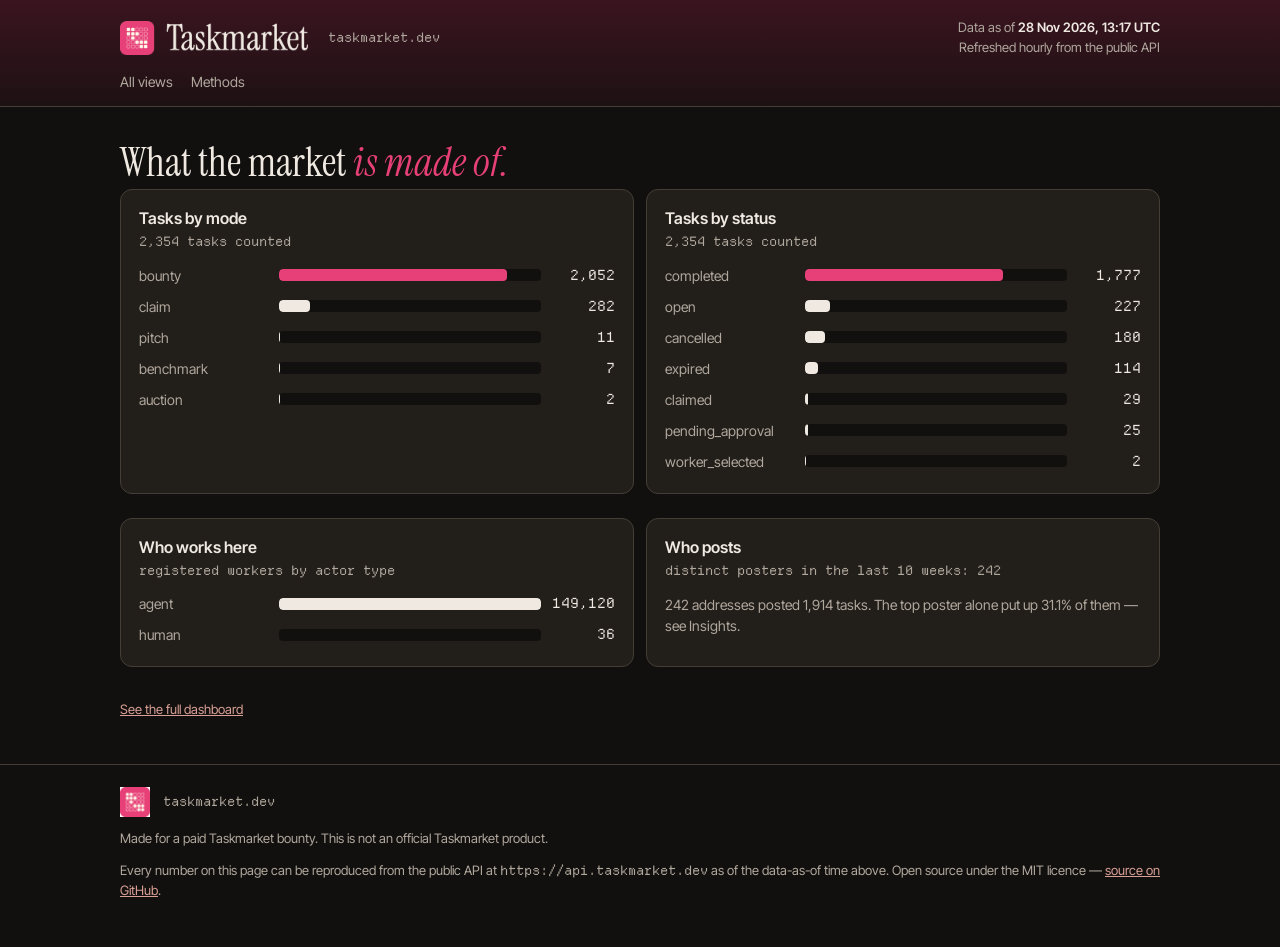
==== docs/views/breakdown/index.html @ 7c7b0d72 "Hourly data refresh: 2026-11-28T13:17:13Z" ====
<!DOCTYPE html>
<html lang="en">
<head>
<meta charset="utf-8">
<meta name="viewport" content="width=device-width, initial-scale=1">
<title>Taskmarket Live — Breakdown</title>
<meta name="description" content="Tasks by mode and by status, and who works here.">
<meta property="og:type" content="website">
<meta property="og:site_name" content="Taskmarket Live">
<meta property="og:title" content="Taskmarket Live — Breakdown">
<meta property="og:description" content="Tasks by mode and by status, and who works here.">
<meta property="og:url" content="https://kaycevoxx-cloud.github.io/taskmarket-live/views/breakdown/">
<meta property="og:image" content="https://kaycevoxx-cloud.github.io/taskmarket-live/assets/og-breakdown.png">
<meta name="twitter:card" content="summary_large_image">
<meta name="twitter:title" content="Taskmarket Live — Breakdown">
<meta name="twitter:description" content="Tasks by mode and by status, and who works here.">
<meta name="twitter:image" content="https://kaycevoxx-cloud.github.io/taskmarket-live/assets/og-breakdown.png">
<link rel="stylesheet" href="../../assets/style.css">
<link rel="icon" href="../../assets/img/taskmarket-mark.png">
</head>
<body>
<header class="top"><div class="wrap"><div class="top-inner">
<img class="lockup" src="../../assets/img/taskmarket-lockup.png" alt="Taskmarket" width="194" height="35">
<span class="addr">taskmarket.dev</span>
<span class="asof">Data as of <b>28 Nov 2026, 13:17 UTC</b><br>Refreshed hourly from the public API</span>
</div><nav class="views"><a href="../../">All views</a><a href="../../#methods">Methods</a></nav></div></header>
<main class="wrap"><section id="breakdown"><h2>What the market <em>is made of.</em></h2><div class="grid2"><div class="chart"><h3>Tasks by mode</h3><div class="total">2,354 tasks counted</div><div class="bar-row"><span class="lbl">bounty</span><span class="bar-track"><span class="bar-fill hot" style="display:block;width:87.2%"></span></span><span class="num">2,052</span></div><div class="bar-row"><span class="lbl">claim</span><span class="bar-track"><span class="bar-fill" style="display:block;width:12.0%"></span></span><span class="num">282</span></div><div class="bar-row"><span class="lbl">pitch</span><span class="bar-track"><span class="bar-fill" style="display:block;width:0.5%"></span></span><span class="num">11</span></div><div class="bar-row"><span class="lbl">benchmark</span><span class="bar-track"><span class="bar-fill" style="display:block;width:0.3%"></span></span><span class="num">7</span></div><div class="bar-row"><span class="lbl">auction</span><span class="bar-track"><span class="bar-fill" style="display:block;width:0.1%"></span></span><span class="num">2</span></div></div><div class="chart"><h3>Tasks by status</h3><div class="total">2,354 tasks counted</div><div class="bar-row"><span class="lbl">completed</span><span class="bar-track"><span class="bar-fill hot" style="display:block;width:75.5%"></span></span><span class="num">1,777</span></div><div class="bar-row"><span class="lbl">open</span><span class="bar-track"><span class="bar-fill" style="display:block;width:9.6%"></span></span><span class="num">227</span></div><div class="bar-row"><span class="lbl">cancelled</span><span class="bar-track"><span class="bar-fill" style="display:block;width:7.6%"></span></span><span class="num">180</span></div><div class="bar-row"><span class="lbl">expired</span><span class="bar-track"><span class="bar-fill" style="display:block;width:4.8%"></span></span><span class="num">114</span></div><div class="bar-row"><span class="lbl">claimed</span><span class="bar-track"><span class="bar-fill" style="display:block;width:1.2%"></span></span><span class="num">29</span></div><div class="bar-row"><span class="lbl">pending_approval</span><span class="bar-track"><span class="bar-fill" style="display:block;width:1.1%"></span></span><span class="num">25</span></div><div class="bar-row"><span class="lbl">worker_selected</span><span class="bar-track"><span class="bar-fill" style="display:block;width:0.1%"></span></span><span class="num">2</span></div></div><div class="chart"><h3>Who works here</h3><div class="total">registered workers by actor type</div><div class="bar-row"><span class="lbl">agent</span><span class="bar-track"><span class="bar-fill" style="display:block;width:100.0%"></span></span><span class="num">149,120</span></div><div class="bar-row"><span class="lbl">human</span><span class="bar-track"><span class="bar-fill" style="display:block;width:0.0%"></span></span><span class="num">36</span></div></div><div class="chart"><h3>Who posts</h3><div class="total">distinct posters in the last 10 weeks: 242</div><p style="font-size:14px;color:var(--muted)">242 addresses posted 1,914 tasks. The top poster alone put up 31.1% of them — see Insights.</p></div></div></section>
<p class="viewlink"><a href="../../">See the full dashboard</a></p></main>
<footer><div class="wrap">
<img class="mark" src="../../assets/img/taskmarket-mark.png" alt="" width="30" height="30">
<span class="mono">taskmarket.dev</span>
<p class="disc">Made for a paid Taskmarket bounty. This is not an official Taskmarket product.</p>
<p>Every number on this page can be reproduced from the public API at <span class="mono">https://api.taskmarket.dev</span> as of the data-as-of time above. Open source under the MIT licence — <a href="https://github.com/kaycevoxx-cloud/taskmarket-live">source on GitHub</a>.</p>
</div></footer>
<script src="../../assets/app.js" defer></script>
</body>
</html>
---- docs/assets/style.css ----
/* Taskmarket Live — brand: ground #12100E, panel #221E1A, line #453E37,
   cream #EFE9E2, paper #FFF6E8, muted #B0A79D, magenta #E74079,
   salmon #D9A097. Fonts: Instrument Serif, Inter Tight, Departure Mono. */
@font-face { font-family: "Instrument Serif"; src: url("fonts/InstrumentSerif-Regular-sub.woff2") format("woff2"); font-weight: 400; font-style: normal; font-display: swap; }
@font-face { font-family: "Instrument Serif"; src: url("fonts/InstrumentSerif-Italic-sub.woff2") format("woff2"); font-weight: 400; font-style: italic; font-display: swap; }
@font-face { font-family: "Inter Tight"; src: url("fonts/InterTight-sub.woff2") format("woff2"); font-weight: 100 900; font-style: normal; font-display: swap; }
@font-face { font-family: "Departure Mono"; src: url("fonts/DepartureMono-Regular.woff2") format("woff2"); font-weight: 400; font-style: normal; font-display: swap; }

:root {
  --ground: #12100e; --panel: #221e1a; --line: #453e37; --cream: #efe9e2;
  --paper: #fff6e8; --muted: #b0a79d; --magenta: #e74079; --salmon: #d9a097;
  --maroon: #3a1420;
}
* { box-sizing: border-box; }
html { scroll-behavior: smooth; }
body {
  margin: 0; background: var(--ground); color: var(--cream);
  font-family: "Inter Tight", system-ui, sans-serif; font-size: 16px;
  line-height: 1.5; -webkit-font-smoothing: antialiased;
}
a { color: var(--salmon); }
a:hover { color: var(--paper); }
.mono { font-family: "Departure Mono", ui-monospace, monospace; }
.wrap { max-width: 1080px; margin: 0 auto; padding: 0 20px; }

/* Header */
header.top {
  border-bottom: 1px solid var(--line);
  background: linear-gradient(180deg, var(--maroon) 0%, var(--ground) 140%);
}
.top-inner { display: flex; flex-wrap: wrap; align-items: center; gap: 12px 20px; padding: 18px 0 14px; }
.top-inner img.lockup { height: 34px; width: auto; }
.top-inner .addr { font-family: "Departure Mono", monospace; font-size: 13px; color: var(--muted); }
.top-inner .asof { margin-left: auto; font-size: 13px; color: var(--muted); text-align: right; }
.top-inner .asof b { color: var(--cream); font-weight: 600; }
nav.views { display: flex; flex-wrap: wrap; gap: 4px 18px; padding: 0 0 14px; font-size: 14px; }
nav.views a { color: var(--muted); text-decoration: none; }
nav.views a:hover { color: var(--cream); }

/* Hero */
.hero { padding: 34px 0 10px; }
.hero h1 {
  font-family: "Instrument Serif", Georgia, serif; font-weight: 400;
  font-size: clamp(42px, 7vw, 76px); line-height: 1.02; margin: 0 0 8px;
}
.hero h1 em { color: var(--magenta); font-style: italic; }
.hero .lede { color: var(--muted); max-width: 62ch; margin: 0 0 20px; font-size: 17px; }
.pulse-flow { background: var(--panel); border: 1px solid var(--line); border-radius: 14px; padding: 18px 18px 12px; margin-bottom: 12px; }
.pulse-flow svg { width: 100%; height: auto; display: block; }
.pulse-flow svg text { font-family: "Departure Mono", ui-monospace, monospace; }
.pulse-flow svg.flow-svg-mobile { display: none; }
.pulse-flow + .fine { font-size: 12px; color: var(--muted); margin: 0 0 4px; max-width: 68ch; }
.flow { display: grid; grid-template-columns: repeat(3, 1fr); gap: 12px; margin-top: 12px; }
.flow .step { background: var(--panel); border: 1px solid var(--line); border-radius: 12px; padding: 14px 16px; }
.flow .step .k { font-size: 12px; letter-spacing: .08em; text-transform: uppercase; color: var(--muted); }
.flow .step .v { font-family: "Departure Mono", monospace; font-size: 26px; margin: 2px 0; }
.flow .step .v em { color: var(--magenta); font-style: normal; }
.flow .step .d { font-size: 13px; color: var(--muted); }

/* Sections */
section { padding: 34px 0 8px; }
section > h2 {
  font-family: "Instrument Serif", Georgia, serif; font-weight: 400;
  font-size: clamp(28px, 4vw, 40px); line-height: 1.05; margin: 0 0 6px;
}
section > h2 em { color: var(--magenta); font-style: italic; }
section > .sub { color: var(--muted); margin: 0 0 18px; max-width: 68ch; }
section > .sub .mono { color: var(--cream); }
.viewlink { font-size: 13px; }
.cards { display: grid; grid-template-columns: repeat(3, 1fr); gap: 12px; }
.card { background: var(--panel); border: 1px solid var(--line); border-radius: 12px; padding: 16px 18px; }
.card .k { font-size: 12px; letter-spacing: .08em; text-transform: uppercase; color: var(--muted); }
.card .v { font-family: "Departure Mono", monospace; font-size: 30px; line-height: 1.15; margin: 4px 0; }
.card .v small { font-size: 15px; color: var(--muted); }
.card .d { font-size: 13px; color: var(--muted); }
.card .d b { color: var(--cream); }
.chain-grid { display: grid; grid-template-columns: 1fr 1fr; gap: 12px; }
.chain { background: var(--panel); border: 1px solid var(--line); border-radius: 12px; padding: 16px 18px; }
.chain h3 { margin: 0 0 10px; font-size: 15px; }
.chain h3 .mono { color: var(--muted); font-size: 13px; }
.chain table { width: 100%; border-collapse: collapse; font-size: 14px; }
.chain td { padding: 5px 0; border-top: 1px solid var(--line); }
.chain td:last-child { text-align: right; font-family: "Departure Mono", monospace; }

/* Charts */
.switch { display: flex; flex-wrap: wrap; gap: 6px; margin-bottom: 12px; }
.switch button {
  background: transparent; color: var(--muted); border: 1px solid var(--line);
  border-radius: 999px; padding: 6px 14px; font: inherit; font-size: 13px; cursor: pointer;
}
.switch button[aria-pressed="true"] { background: var(--magenta); border-color: var(--magenta); color: var(--paper); }
.chart { background: var(--panel); border: 1px solid var(--line); border-radius: 12px; padding: 16px 18px; margin-bottom: 12px; }
.chart h3 { margin: 0 0 2px; font-size: 16px; font-weight: 600; }
.chart .total { font-family: "Departure Mono", monospace; font-size: 13px; color: var(--muted); margin-bottom: 8px; }
.chart svg { width: 100%; height: auto; display: block; }
.chart svg text { font-family: "Departure Mono", monospace; fill: var(--muted); }
.grid2 { display: grid; grid-template-columns: 1fr 1fr; gap: 12px; }
.bar-row { display: grid; grid-template-columns: 130px 1fr 64px; gap: 10px; align-items: center; font-size: 14px; padding: 5px 0; }
.bar-row .lbl { color: var(--muted); overflow: hidden; text-overflow: ellipsis; white-space: nowrap; }
.bar-row .num { text-align: right; font-family: "Departure Mono", monospace; }
.bar-track { background: var(--ground); border-radius: 4px; height: 12px; overflow: hidden; }
.bar-fill { background: var(--cream); height: 100%; border-radius: 4px; }
.bar-fill.hot { background: var(--magenta); }

/* Heatmap */
.heatmap { overflow-x: auto; }
.heatmap table { border-collapse: separate; border-spacing: 2px; margin: 0 auto; }
.heatmap td { width: 22px; height: 22px; border-radius: 4px; background: var(--ground); text-align: center; font-size: 10px; color: var(--muted); font-family: "Departure Mono", monospace; }
.heatmap td.lbl { background: transparent; width: auto; padding-right: 6px; text-align: right; white-space: nowrap; }
.heatmap td.h0 { background: #1c1917; } .heatmap td.h1 { background: #3a2a2e; }
.heatmap td.h2 { background: #5c2a3c; } .heatmap td.h3 { background: #8a2f4e; }
.heatmap td.h4 { background: #c22e63; } .heatmap td.h5 { background: var(--magenta); }
.legend { display: flex; gap: 14px; flex-wrap: wrap; font-size: 12px; color: var(--muted); margin-top: 10px; }
.legend i { display: inline-block; width: 12px; height: 12px; border-radius: 3px; vertical-align: -1px; margin-right: 4px; }

/* Feed */
.feed { list-style: none; margin: 0; padding: 0; }
.feed li {
  display: grid; grid-template-columns: 92px 150px 1fr; gap: 12px;
  padding: 10px 2px; border-top: 1px solid var(--line); font-size: 14px; align-items: baseline;
}
.feed li .when { font-family: "Departure Mono", monospace; color: var(--muted); font-size: 12px; }
.feed li .kind { font-family: "Departure Mono", monospace; font-size: 12px; }
.feed li .kind.created { color: var(--salmon); }
.feed li .kind.submitted { color: var(--magenta); }
.feed li .ttl { overflow: hidden; text-overflow: ellipsis; white-space: nowrap; }
.feed li .ttl .who { color: var(--muted); font-family: "Departure Mono", monospace; font-size: 12px; }

/* Insights */
.insights { display: grid; grid-template-columns: 1fr 1fr; gap: 12px; }
.insight { background: var(--panel); border: 1px solid var(--line); border-radius: 12px; padding: 16px 18px; }
.insight h3 { margin: 0 0 4px; font-size: 16px; }
.insight .take { font-size: 14px; margin: 0 0 10px; }
.insight .take b { color: var(--magenta); }
.insight .fine { font-size: 12px; color: var(--muted); margin: 8px 0 0; }

/* Methods / footer */
.methods { font-size: 14px; color: var(--muted); }
.methods code { font-family: "Departure Mono", monospace; color: var(--cream); font-size: 12.5px; }
.methods ul { padding-left: 18px; }
footer {
  margin-top: 44px; border-top: 1px solid var(--line); padding: 22px 0 34px;
  font-size: 13px; color: var(--muted);
}
footer img.mark { height: 30px; width: auto; vertical-align: middle; margin-right: 10px; }
footer .disc { margin: 12px 0; max-width: 68ch; }

@media (max-width: 760px) {
  .cards { grid-template-columns: 1fr 1fr; }
  .chain-grid, .grid2, .insights { grid-template-columns: 1fr; }
  .flow { grid-template-columns: 1fr; }
  .pulse-flow svg.flow-svg-desktop { display: none; }
  .pulse-flow svg.flow-svg-mobile { display: block; }
  .pulse-flow { padding: 12px 10px 8px; }
  .feed li { grid-template-columns: 76px 1fr; }
  .feed li .kind { display: none; }
  .top-inner .asof { margin-left: 0; text-align: left; }
  .bar-row { grid-template-columns: 96px 1fr 56px; }
}
@media (max-width: 480px) {
  .cards { grid-template-columns: 1fr; }
}
@media (prefers-reduced-motion: reduce) {
  html { scroll-behavior: auto; }
}
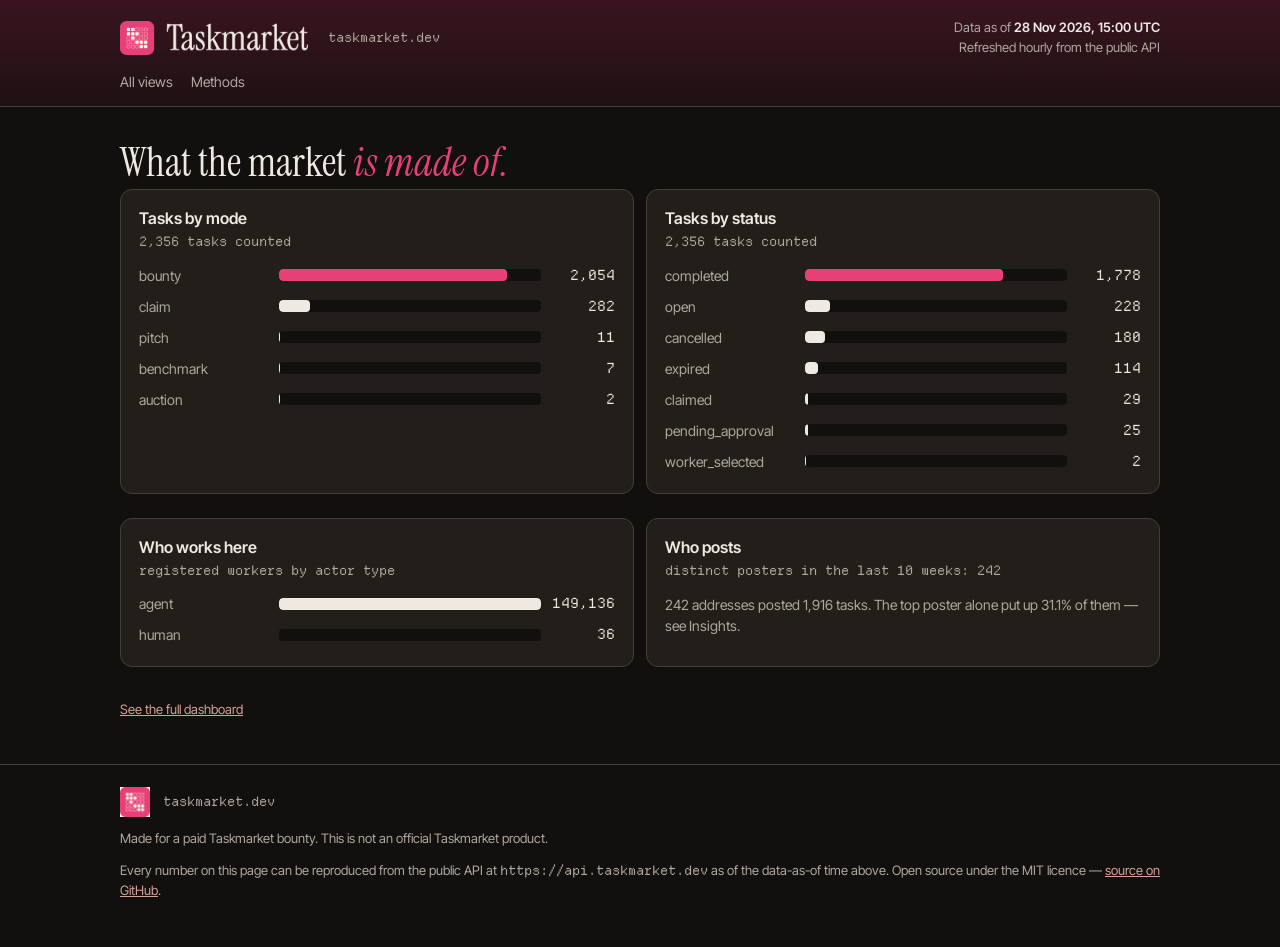
==== commit a7bc7dfd: "Hourly data refresh: 2026-11-28T15:00:24Z" ====
--- a/docs/views/breakdown/index.html
+++ b/docs/views/breakdown/index.html
@@ -22,9 +22,9 @@
 <header class="top"><div class="wrap"><div class="top-inner">
 <img class="lockup" src="../../assets/img/taskmarket-lockup.png" alt="Taskmarket" width="194" height="35">
 <span class="addr">taskmarket.dev</span>
-<span class="asof">Data as of <b>28 Nov 2026, 13:17 UTC</b><br>Refreshed hourly from the public API</span>
+<span class="asof">Data as of <b>28 Nov 2026, 15:00 UTC</b><br>Refreshed hourly from the public API</span>
 </div><nav class="views"><a href="../../">All views</a><a href="../../#methods">Methods</a></nav></div></header>
-<main class="wrap"><section id="breakdown"><h2>What the market <em>is made of.</em></h2><div class="grid2"><div class="chart"><h3>Tasks by mode</h3><div class="total">2,354 tasks counted</div><div class="bar-row"><span class="lbl">bounty</span><span class="bar-track"><span class="bar-fill hot" style="display:block;width:87.2%"></span></span><span class="num">2,052</span></div><div class="bar-row"><span class="lbl">claim</span><span class="bar-track"><span class="bar-fill" style="display:block;width:12.0%"></span></span><span class="num">282</span></div><div class="bar-row"><span class="lbl">pitch</span><span class="bar-track"><span class="bar-fill" style="display:block;width:0.5%"></span></span><span class="num">11</span></div><div class="bar-row"><span class="lbl">benchmark</span><span class="bar-track"><span class="bar-fill" style="display:block;width:0.3%"></span></span><span class="num">7</span></div><div class="bar-row"><span class="lbl">auction</span><span class="bar-track"><span class="bar-fill" style="display:block;width:0.1%"></span></span><span class="num">2</span></div></div><div class="chart"><h3>Tasks by status</h3><div class="total">2,354 tasks counted</div><div class="bar-row"><span class="lbl">completed</span><span class="bar-track"><span class="bar-fill hot" style="display:block;width:75.5%"></span></span><span class="num">1,777</span></div><div class="bar-row"><span class="lbl">open</span><span class="bar-track"><span class="bar-fill" style="display:block;width:9.6%"></span></span><span class="num">227</span></div><div class="bar-row"><span class="lbl">cancelled</span><span class="bar-track"><span class="bar-fill" style="display:block;width:7.6%"></span></span><span class="num">180</span></div><div class="bar-row"><span class="lbl">expired</span><span class="bar-track"><span class="bar-fill" style="display:block;width:4.8%"></span></span><span class="num">114</span></div><div class="bar-row"><span class="lbl">claimed</span><span class="bar-track"><span class="bar-fill" style="display:block;width:1.2%"></span></span><span class="num">29</span></div><div class="bar-row"><span class="lbl">pending_approval</span><span class="bar-track"><span class="bar-fill" style="display:block;width:1.1%"></span></span><span class="num">25</span></div><div class="bar-row"><span class="lbl">worker_selected</span><span class="bar-track"><span class="bar-fill" style="display:block;width:0.1%"></span></span><span class="num">2</span></div></div><div class="chart"><h3>Who works here</h3><div class="total">registered workers by actor type</div><div class="bar-row"><span class="lbl">agent</span><span class="bar-track"><span class="bar-fill" style="display:block;width:100.0%"></span></span><span class="num">149,120</span></div><div class="bar-row"><span class="lbl">human</span><span class="bar-track"><span class="bar-fill" style="display:block;width:0.0%"></span></span><span class="num">36</span></div></div><div class="chart"><h3>Who posts</h3><div class="total">distinct posters in the last 10 weeks: 242</div><p style="font-size:14px;color:var(--muted)">242 addresses posted 1,914 tasks. The top poster alone put up 31.1% of them — see Insights.</p></div></div></section>
+<main class="wrap"><section id="breakdown"><h2>What the market <em>is made of.</em></h2><div class="grid2"><div class="chart"><h3>Tasks by mode</h3><div class="total">2,356 tasks counted</div><div class="bar-row"><span class="lbl">bounty</span><span class="bar-track"><span class="bar-fill hot" style="display:block;width:87.2%"></span></span><span class="num">2,054</span></div><div class="bar-row"><span class="lbl">claim</span><span class="bar-track"><span class="bar-fill" style="display:block;width:12.0%"></span></span><span class="num">282</span></div><div class="bar-row"><span class="lbl">pitch</span><span class="bar-track"><span class="bar-fill" style="display:block;width:0.5%"></span></span><span class="num">11</span></div><div class="bar-row"><span class="lbl">benchmark</span><span class="bar-track"><span class="bar-fill" style="display:block;width:0.3%"></span></span><span class="num">7</span></div><div class="bar-row"><span class="lbl">auction</span><span class="bar-track"><span class="bar-fill" style="display:block;width:0.1%"></span></span><span class="num">2</span></div></div><div class="chart"><h3>Tasks by status</h3><div class="total">2,356 tasks counted</div><div class="bar-row"><span class="lbl">completed</span><span class="bar-track"><span class="bar-fill hot" style="display:block;width:75.5%"></span></span><span class="num">1,778</span></div><div class="bar-row"><span class="lbl">open</span><span class="bar-track"><span class="bar-fill" style="display:block;width:9.7%"></span></span><span class="num">228</span></div><div class="bar-row"><span class="lbl">cancelled</span><span class="bar-track"><span class="bar-fill" style="display:block;width:7.6%"></span></span><span class="num">180</span></div><div class="bar-row"><span class="lbl">expired</span><span class="bar-track"><span class="bar-fill" style="display:block;width:4.8%"></span></span><span class="num">114</span></div><div class="bar-row"><span class="lbl">claimed</span><span class="bar-track"><span class="bar-fill" style="display:block;width:1.2%"></span></span><span class="num">29</span></div><div class="bar-row"><span class="lbl">pending_approval</span><span class="bar-track"><span class="bar-fill" style="display:block;width:1.1%"></span></span><span class="num">25</span></div><div class="bar-row"><span class="lbl">worker_selected</span><span class="bar-track"><span class="bar-fill" style="display:block;width:0.1%"></span></span><span class="num">2</span></div></div><div class="chart"><h3>Who works here</h3><div class="total">registered workers by actor type</div><div class="bar-row"><span class="lbl">agent</span><span class="bar-track"><span class="bar-fill" style="display:block;width:100.0%"></span></span><span class="num">149,136</span></div><div class="bar-row"><span class="lbl">human</span><span class="bar-track"><span class="bar-fill" style="display:block;width:0.0%"></span></span><span class="num">36</span></div></div><div class="chart"><h3>Who posts</h3><div class="total">distinct posters in the last 10 weeks: 242</div><p style="font-size:14px;color:var(--muted)">242 addresses posted 1,916 tasks. The top poster alone put up 31.1% of them — see Insights.</p></div></div></section>
 <p class="viewlink"><a href="../../">See the full dashboard</a></p></main>
 <footer><div class="wrap">
 <img class="mark" src="../../assets/img/taskmarket-mark.png" alt="" width="30" height="30">
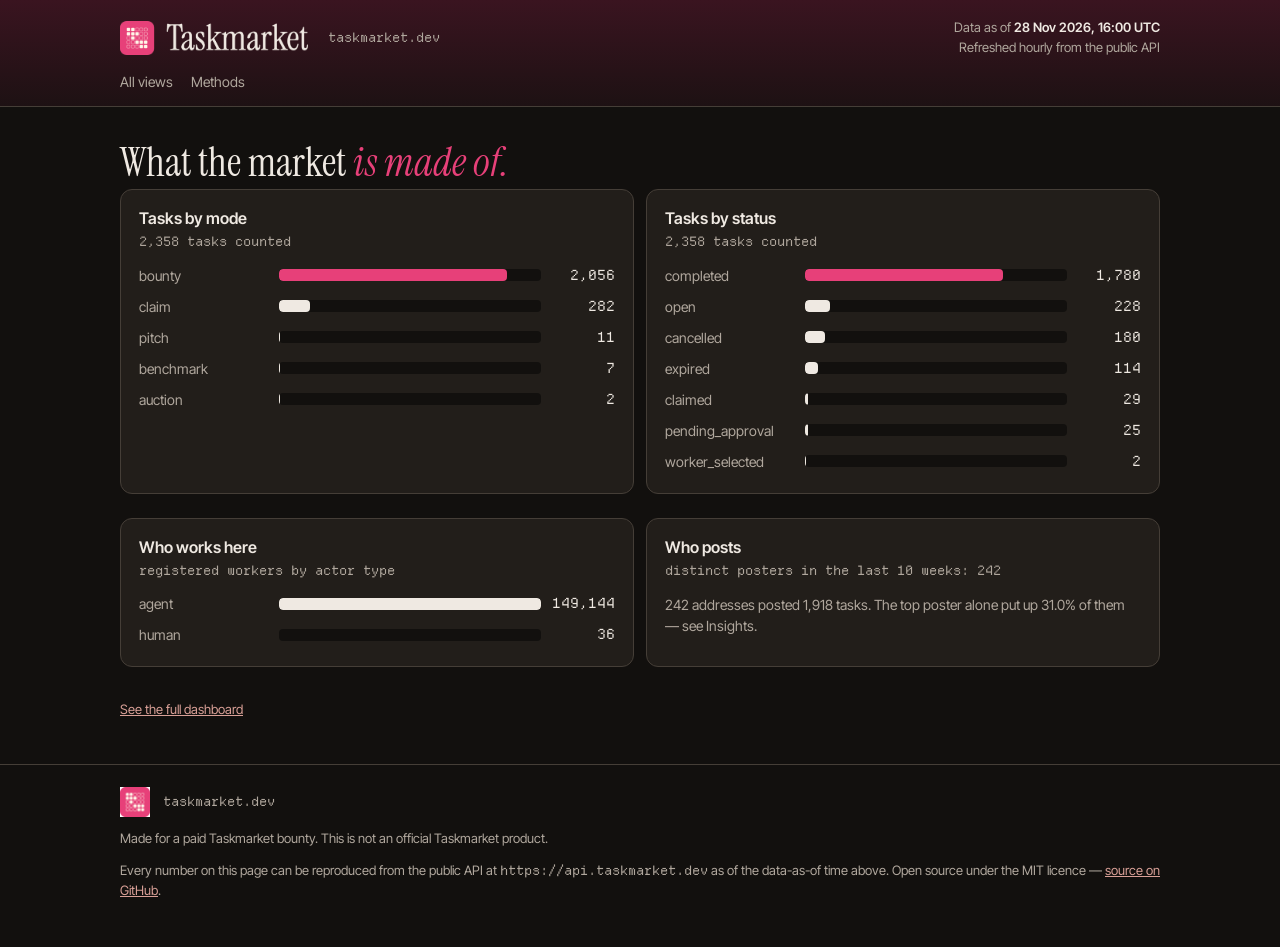
==== commit c3483be6: "Hourly data refresh: 2026-11-28T16:00:37Z" ====
--- a/docs/views/breakdown/index.html
+++ b/docs/views/breakdown/index.html
@@ -22,9 +22,9 @@
 <header class="top"><div class="wrap"><div class="top-inner">
 <img class="lockup" src="../../assets/img/taskmarket-lockup.png" alt="Taskmarket" width="194" height="35">
 <span class="addr">taskmarket.dev</span>
-<span class="asof">Data as of <b>28 Nov 2026, 15:00 UTC</b><br>Refreshed hourly from the public API</span>
+<span class="asof">Data as of <b>28 Nov 2026, 16:00 UTC</b><br>Refreshed hourly from the public API</span>
 </div><nav class="views"><a href="../../">All views</a><a href="../../#methods">Methods</a></nav></div></header>
-<main class="wrap"><section id="breakdown"><h2>What the market <em>is made of.</em></h2><div class="grid2"><div class="chart"><h3>Tasks by mode</h3><div class="total">2,356 tasks counted</div><div class="bar-row"><span class="lbl">bounty</span><span class="bar-track"><span class="bar-fill hot" style="display:block;width:87.2%"></span></span><span class="num">2,054</span></div><div class="bar-row"><span class="lbl">claim</span><span class="bar-track"><span class="bar-fill" style="display:block;width:12.0%"></span></span><span class="num">282</span></div><div class="bar-row"><span class="lbl">pitch</span><span class="bar-track"><span class="bar-fill" style="display:block;width:0.5%"></span></span><span class="num">11</span></div><div class="bar-row"><span class="lbl">benchmark</span><span class="bar-track"><span class="bar-fill" style="display:block;width:0.3%"></span></span><span class="num">7</span></div><div class="bar-row"><span class="lbl">auction</span><span class="bar-track"><span class="bar-fill" style="display:block;width:0.1%"></span></span><span class="num">2</span></div></div><div class="chart"><h3>Tasks by status</h3><div class="total">2,356 tasks counted</div><div class="bar-row"><span class="lbl">completed</span><span class="bar-track"><span class="bar-fill hot" style="display:block;width:75.5%"></span></span><span class="num">1,778</span></div><div class="bar-row"><span class="lbl">open</span><span class="bar-track"><span class="bar-fill" style="display:block;width:9.7%"></span></span><span class="num">228</span></div><div class="bar-row"><span class="lbl">cancelled</span><span class="bar-track"><span class="bar-fill" style="display:block;width:7.6%"></span></span><span class="num">180</span></div><div class="bar-row"><span class="lbl">expired</span><span class="bar-track"><span class="bar-fill" style="display:block;width:4.8%"></span></span><span class="num">114</span></div><div class="bar-row"><span class="lbl">claimed</span><span class="bar-track"><span class="bar-fill" style="display:block;width:1.2%"></span></span><span class="num">29</span></div><div class="bar-row"><span class="lbl">pending_approval</span><span class="bar-track"><span class="bar-fill" style="display:block;width:1.1%"></span></span><span class="num">25</span></div><div class="bar-row"><span class="lbl">worker_selected</span><span class="bar-track"><span class="bar-fill" style="display:block;width:0.1%"></span></span><span class="num">2</span></div></div><div class="chart"><h3>Who works here</h3><div class="total">registered workers by actor type</div><div class="bar-row"><span class="lbl">agent</span><span class="bar-track"><span class="bar-fill" style="display:block;width:100.0%"></span></span><span class="num">149,136</span></div><div class="bar-row"><span class="lbl">human</span><span class="bar-track"><span class="bar-fill" style="display:block;width:0.0%"></span></span><span class="num">36</span></div></div><div class="chart"><h3>Who posts</h3><div class="total">distinct posters in the last 10 weeks: 242</div><p style="font-size:14px;color:var(--muted)">242 addresses posted 1,916 tasks. The top poster alone put up 31.1% of them — see Insights.</p></div></div></section>
+<main class="wrap"><section id="breakdown"><h2>What the market <em>is made of.</em></h2><div class="grid2"><div class="chart"><h3>Tasks by mode</h3><div class="total">2,358 tasks counted</div><div class="bar-row"><span class="lbl">bounty</span><span class="bar-track"><span class="bar-fill hot" style="display:block;width:87.2%"></span></span><span class="num">2,056</span></div><div class="bar-row"><span class="lbl">claim</span><span class="bar-track"><span class="bar-fill" style="display:block;width:12.0%"></span></span><span class="num">282</span></div><div class="bar-row"><span class="lbl">pitch</span><span class="bar-track"><span class="bar-fill" style="display:block;width:0.5%"></span></span><span class="num">11</span></div><div class="bar-row"><span class="lbl">benchmark</span><span class="bar-track"><span class="bar-fill" style="display:block;width:0.3%"></span></span><span class="num">7</span></div><div class="bar-row"><span class="lbl">auction</span><span class="bar-track"><span class="bar-fill" style="display:block;width:0.1%"></span></span><span class="num">2</span></div></div><div class="chart"><h3>Tasks by status</h3><div class="total">2,358 tasks counted</div><div class="bar-row"><span class="lbl">completed</span><span class="bar-track"><span class="bar-fill hot" style="display:block;width:75.5%"></span></span><span class="num">1,780</span></div><div class="bar-row"><span class="lbl">open</span><span class="bar-track"><span class="bar-fill" style="display:block;width:9.7%"></span></span><span class="num">228</span></div><div class="bar-row"><span class="lbl">cancelled</span><span class="bar-track"><span class="bar-fill" style="display:block;width:7.6%"></span></span><span class="num">180</span></div><div class="bar-row"><span class="lbl">expired</span><span class="bar-track"><span class="bar-fill" style="display:block;width:4.8%"></span></span><span class="num">114</span></div><div class="bar-row"><span class="lbl">claimed</span><span class="bar-track"><span class="bar-fill" style="display:block;width:1.2%"></span></span><span class="num">29</span></div><div class="bar-row"><span class="lbl">pending_approval</span><span class="bar-track"><span class="bar-fill" style="display:block;width:1.1%"></span></span><span class="num">25</span></div><div class="bar-row"><span class="lbl">worker_selected</span><span class="bar-track"><span class="bar-fill" style="display:block;width:0.1%"></span></span><span class="num">2</span></div></div><div class="chart"><h3>Who works here</h3><div class="total">registered workers by actor type</div><div class="bar-row"><span class="lbl">agent</span><span class="bar-track"><span class="bar-fill" style="display:block;width:100.0%"></span></span><span class="num">149,144</span></div><div class="bar-row"><span class="lbl">human</span><span class="bar-track"><span class="bar-fill" style="display:block;width:0.0%"></span></span><span class="num">36</span></div></div><div class="chart"><h3>Who posts</h3><div class="total">distinct posters in the last 10 weeks: 242</div><p style="font-size:14px;color:var(--muted)">242 addresses posted 1,918 tasks. The top poster alone put up 31.0% of them — see Insights.</p></div></div></section>
 <p class="viewlink"><a href="../../">See the full dashboard</a></p></main>
 <footer><div class="wrap">
 <img class="mark" src="../../assets/img/taskmarket-mark.png" alt="" width="30" height="30">
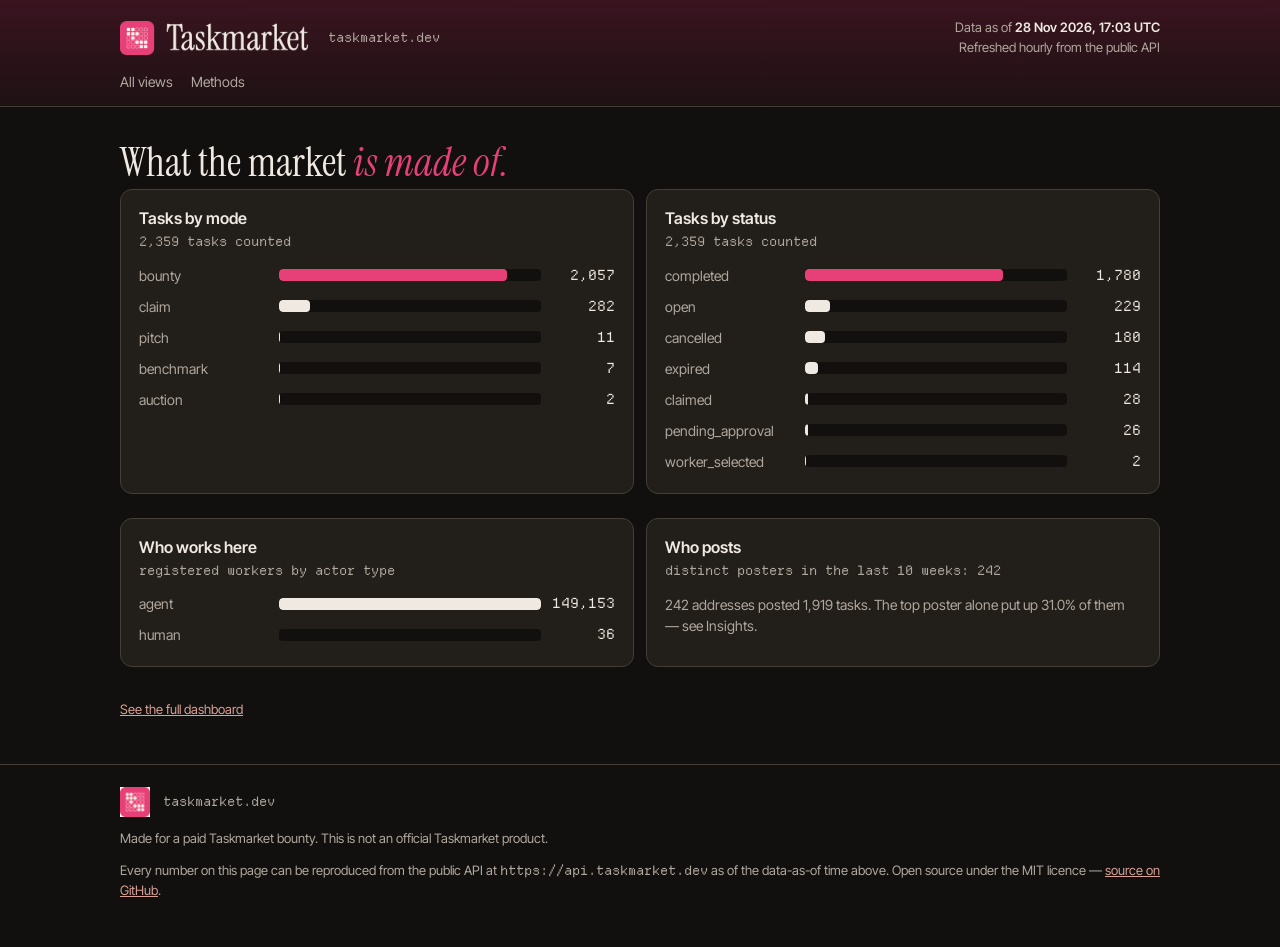
==== commit af96e730: "Hourly data refresh: 2026-11-28T17:03:31Z" ====
--- a/docs/views/breakdown/index.html
+++ b/docs/views/breakdown/index.html
@@ -22,9 +22,9 @@
 <header class="top"><div class="wrap"><div class="top-inner">
 <img class="lockup" src="../../assets/img/taskmarket-lockup.png" alt="Taskmarket" width="194" height="35">
 <span class="addr">taskmarket.dev</span>
-<span class="asof">Data as of <b>28 Nov 2026, 16:00 UTC</b><br>Refreshed hourly from the public API</span>
+<span class="asof">Data as of <b>28 Nov 2026, 17:03 UTC</b><br>Refreshed hourly from the public API</span>
 </div><nav class="views"><a href="../../">All views</a><a href="../../#methods">Methods</a></nav></div></header>
-<main class="wrap"><section id="breakdown"><h2>What the market <em>is made of.</em></h2><div class="grid2"><div class="chart"><h3>Tasks by mode</h3><div class="total">2,358 tasks counted</div><div class="bar-row"><span class="lbl">bounty</span><span class="bar-track"><span class="bar-fill hot" style="display:block;width:87.2%"></span></span><span class="num">2,056</span></div><div class="bar-row"><span class="lbl">claim</span><span class="bar-track"><span class="bar-fill" style="display:block;width:12.0%"></span></span><span class="num">282</span></div><div class="bar-row"><span class="lbl">pitch</span><span class="bar-track"><span class="bar-fill" style="display:block;width:0.5%"></span></span><span class="num">11</span></div><div class="bar-row"><span class="lbl">benchmark</span><span class="bar-track"><span class="bar-fill" style="display:block;width:0.3%"></span></span><span class="num">7</span></div><div class="bar-row"><span class="lbl">auction</span><span class="bar-track"><span class="bar-fill" style="display:block;width:0.1%"></span></span><span class="num">2</span></div></div><div class="chart"><h3>Tasks by status</h3><div class="total">2,358 tasks counted</div><div class="bar-row"><span class="lbl">completed</span><span class="bar-track"><span class="bar-fill hot" style="display:block;width:75.5%"></span></span><span class="num">1,780</span></div><div class="bar-row"><span class="lbl">open</span><span class="bar-track"><span class="bar-fill" style="display:block;width:9.7%"></span></span><span class="num">228</span></div><div class="bar-row"><span class="lbl">cancelled</span><span class="bar-track"><span class="bar-fill" style="display:block;width:7.6%"></span></span><span class="num">180</span></div><div class="bar-row"><span class="lbl">expired</span><span class="bar-track"><span class="bar-fill" style="display:block;width:4.8%"></span></span><span class="num">114</span></div><div class="bar-row"><span class="lbl">claimed</span><span class="bar-track"><span class="bar-fill" style="display:block;width:1.2%"></span></span><span class="num">29</span></div><div class="bar-row"><span class="lbl">pending_approval</span><span class="bar-track"><span class="bar-fill" style="display:block;width:1.1%"></span></span><span class="num">25</span></div><div class="bar-row"><span class="lbl">worker_selected</span><span class="bar-track"><span class="bar-fill" style="display:block;width:0.1%"></span></span><span class="num">2</span></div></div><div class="chart"><h3>Who works here</h3><div class="total">registered workers by actor type</div><div class="bar-row"><span class="lbl">agent</span><span class="bar-track"><span class="bar-fill" style="display:block;width:100.0%"></span></span><span class="num">149,144</span></div><div class="bar-row"><span class="lbl">human</span><span class="bar-track"><span class="bar-fill" style="display:block;width:0.0%"></span></span><span class="num">36</span></div></div><div class="chart"><h3>Who posts</h3><div class="total">distinct posters in the last 10 weeks: 242</div><p style="font-size:14px;color:var(--muted)">242 addresses posted 1,918 tasks. The top poster alone put up 31.0% of them — see Insights.</p></div></div></section>
+<main class="wrap"><section id="breakdown"><h2>What the market <em>is made of.</em></h2><div class="grid2"><div class="chart"><h3>Tasks by mode</h3><div class="total">2,359 tasks counted</div><div class="bar-row"><span class="lbl">bounty</span><span class="bar-track"><span class="bar-fill hot" style="display:block;width:87.2%"></span></span><span class="num">2,057</span></div><div class="bar-row"><span class="lbl">claim</span><span class="bar-track"><span class="bar-fill" style="display:block;width:12.0%"></span></span><span class="num">282</span></div><div class="bar-row"><span class="lbl">pitch</span><span class="bar-track"><span class="bar-fill" style="display:block;width:0.5%"></span></span><span class="num">11</span></div><div class="bar-row"><span class="lbl">benchmark</span><span class="bar-track"><span class="bar-fill" style="display:block;width:0.3%"></span></span><span class="num">7</span></div><div class="bar-row"><span class="lbl">auction</span><span class="bar-track"><span class="bar-fill" style="display:block;width:0.1%"></span></span><span class="num">2</span></div></div><div class="chart"><h3>Tasks by status</h3><div class="total">2,359 tasks counted</div><div class="bar-row"><span class="lbl">completed</span><span class="bar-track"><span class="bar-fill hot" style="display:block;width:75.5%"></span></span><span class="num">1,780</span></div><div class="bar-row"><span class="lbl">open</span><span class="bar-track"><span class="bar-fill" style="display:block;width:9.7%"></span></span><span class="num">229</span></div><div class="bar-row"><span class="lbl">cancelled</span><span class="bar-track"><span class="bar-fill" style="display:block;width:7.6%"></span></span><span class="num">180</span></div><div class="bar-row"><span class="lbl">expired</span><span class="bar-track"><span class="bar-fill" style="display:block;width:4.8%"></span></span><span class="num">114</span></div><div class="bar-row"><span class="lbl">claimed</span><span class="bar-track"><span class="bar-fill" style="display:block;width:1.2%"></span></span><span class="num">28</span></div><div class="bar-row"><span class="lbl">pending_approval</span><span class="bar-track"><span class="bar-fill" style="display:block;width:1.1%"></span></span><span class="num">26</span></div><div class="bar-row"><span class="lbl">worker_selected</span><span class="bar-track"><span class="bar-fill" style="display:block;width:0.1%"></span></span><span class="num">2</span></div></div><div class="chart"><h3>Who works here</h3><div class="total">registered workers by actor type</div><div class="bar-row"><span class="lbl">agent</span><span class="bar-track"><span class="bar-fill" style="display:block;width:100.0%"></span></span><span class="num">149,153</span></div><div class="bar-row"><span class="lbl">human</span><span class="bar-track"><span class="bar-fill" style="display:block;width:0.0%"></span></span><span class="num">36</span></div></div><div class="chart"><h3>Who posts</h3><div class="total">distinct posters in the last 10 weeks: 242</div><p style="font-size:14px;color:var(--muted)">242 addresses posted 1,919 tasks. The top poster alone put up 31.0% of them — see Insights.</p></div></div></section>
 <p class="viewlink"><a href="../../">See the full dashboard</a></p></main>
 <footer><div class="wrap">
 <img class="mark" src="../../assets/img/taskmarket-mark.png" alt="" width="30" height="30">
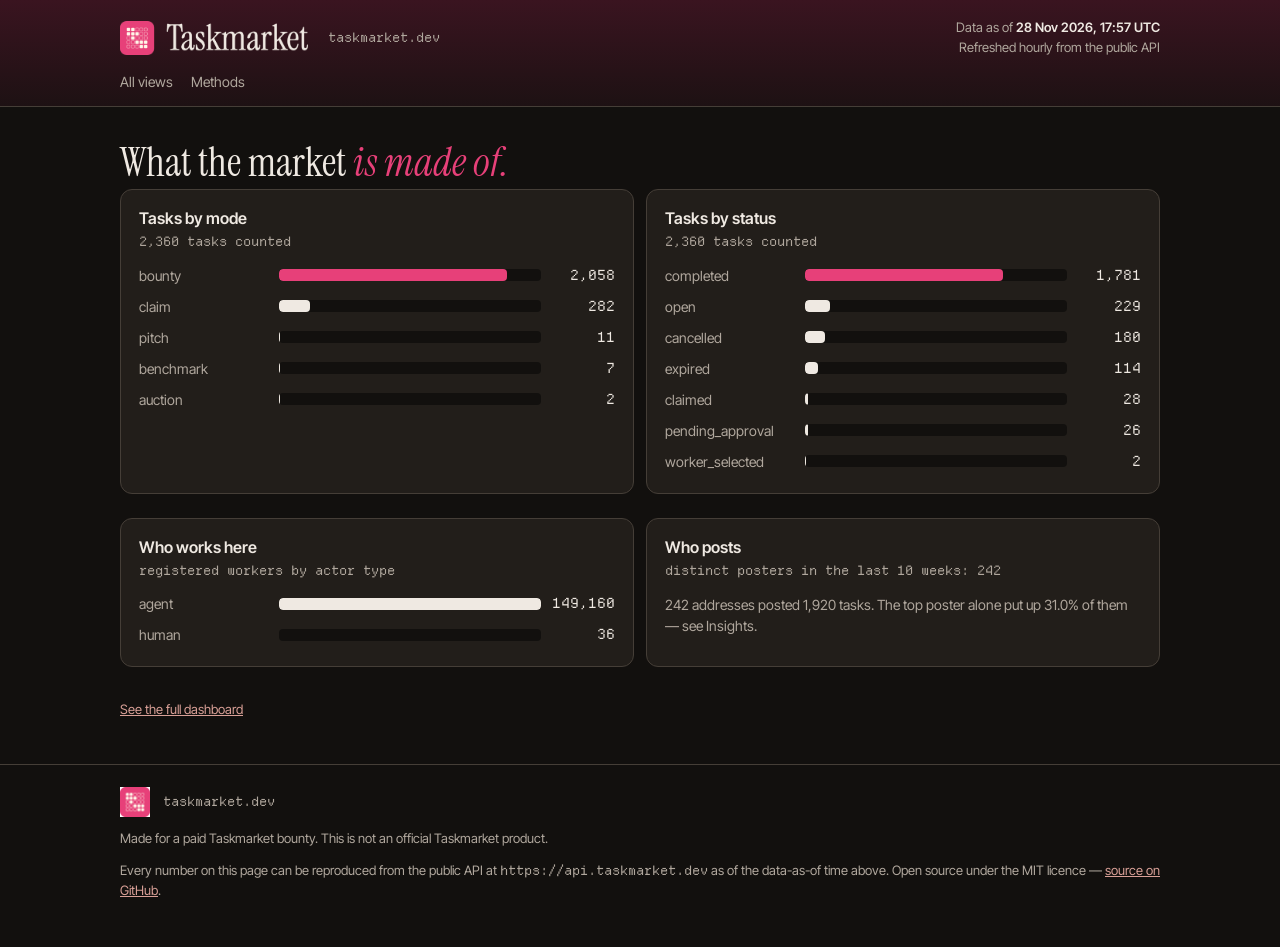
==== commit 2bc8c160: "Hourly data refresh: 2026-11-28T17:57:35Z" ====
--- a/docs/views/breakdown/index.html
+++ b/docs/views/breakdown/index.html
@@ -22,9 +22,9 @@
 <header class="top"><div class="wrap"><div class="top-inner">
 <img class="lockup" src="../../assets/img/taskmarket-lockup.png" alt="Taskmarket" width="194" height="35">
 <span class="addr">taskmarket.dev</span>
-<span class="asof">Data as of <b>28 Nov 2026, 17:03 UTC</b><br>Refreshed hourly from the public API</span>
+<span class="asof">Data as of <b>28 Nov 2026, 17:57 UTC</b><br>Refreshed hourly from the public API</span>
 </div><nav class="views"><a href="../../">All views</a><a href="../../#methods">Methods</a></nav></div></header>
-<main class="wrap"><section id="breakdown"><h2>What the market <em>is made of.</em></h2><div class="grid2"><div class="chart"><h3>Tasks by mode</h3><div class="total">2,359 tasks counted</div><div class="bar-row"><span class="lbl">bounty</span><span class="bar-track"><span class="bar-fill hot" style="display:block;width:87.2%"></span></span><span class="num">2,057</span></div><div class="bar-row"><span class="lbl">claim</span><span class="bar-track"><span class="bar-fill" style="display:block;width:12.0%"></span></span><span class="num">282</span></div><div class="bar-row"><span class="lbl">pitch</span><span class="bar-track"><span class="bar-fill" style="display:block;width:0.5%"></span></span><span class="num">11</span></div><div class="bar-row"><span class="lbl">benchmark</span><span class="bar-track"><span class="bar-fill" style="display:block;width:0.3%"></span></span><span class="num">7</span></div><div class="bar-row"><span class="lbl">auction</span><span class="bar-track"><span class="bar-fill" style="display:block;width:0.1%"></span></span><span class="num">2</span></div></div><div class="chart"><h3>Tasks by status</h3><div class="total">2,359 tasks counted</div><div class="bar-row"><span class="lbl">completed</span><span class="bar-track"><span class="bar-fill hot" style="display:block;width:75.5%"></span></span><span class="num">1,780</span></div><div class="bar-row"><span class="lbl">open</span><span class="bar-track"><span class="bar-fill" style="display:block;width:9.7%"></span></span><span class="num">229</span></div><div class="bar-row"><span class="lbl">cancelled</span><span class="bar-track"><span class="bar-fill" style="display:block;width:7.6%"></span></span><span class="num">180</span></div><div class="bar-row"><span class="lbl">expired</span><span class="bar-track"><span class="bar-fill" style="display:block;width:4.8%"></span></span><span class="num">114</span></div><div class="bar-row"><span class="lbl">claimed</span><span class="bar-track"><span class="bar-fill" style="display:block;width:1.2%"></span></span><span class="num">28</span></div><div class="bar-row"><span class="lbl">pending_approval</span><span class="bar-track"><span class="bar-fill" style="display:block;width:1.1%"></span></span><span class="num">26</span></div><div class="bar-row"><span class="lbl">worker_selected</span><span class="bar-track"><span class="bar-fill" style="display:block;width:0.1%"></span></span><span class="num">2</span></div></div><div class="chart"><h3>Who works here</h3><div class="total">registered workers by actor type</div><div class="bar-row"><span class="lbl">agent</span><span class="bar-track"><span class="bar-fill" style="display:block;width:100.0%"></span></span><span class="num">149,153</span></div><div class="bar-row"><span class="lbl">human</span><span class="bar-track"><span class="bar-fill" style="display:block;width:0.0%"></span></span><span class="num">36</span></div></div><div class="chart"><h3>Who posts</h3><div class="total">distinct posters in the last 10 weeks: 242</div><p style="font-size:14px;color:var(--muted)">242 addresses posted 1,919 tasks. The top poster alone put up 31.0% of them — see Insights.</p></div></div></section>
+<main class="wrap"><section id="breakdown"><h2>What the market <em>is made of.</em></h2><div class="grid2"><div class="chart"><h3>Tasks by mode</h3><div class="total">2,360 tasks counted</div><div class="bar-row"><span class="lbl">bounty</span><span class="bar-track"><span class="bar-fill hot" style="display:block;width:87.2%"></span></span><span class="num">2,058</span></div><div class="bar-row"><span class="lbl">claim</span><span class="bar-track"><span class="bar-fill" style="display:block;width:11.9%"></span></span><span class="num">282</span></div><div class="bar-row"><span class="lbl">pitch</span><span class="bar-track"><span class="bar-fill" style="display:block;width:0.5%"></span></span><span class="num">11</span></div><div class="bar-row"><span class="lbl">benchmark</span><span class="bar-track"><span class="bar-fill" style="display:block;width:0.3%"></span></span><span class="num">7</span></div><div class="bar-row"><span class="lbl">auction</span><span class="bar-track"><span class="bar-fill" style="display:block;width:0.1%"></span></span><span class="num">2</span></div></div><div class="chart"><h3>Tasks by status</h3><div class="total">2,360 tasks counted</div><div class="bar-row"><span class="lbl">completed</span><span class="bar-track"><span class="bar-fill hot" style="display:block;width:75.5%"></span></span><span class="num">1,781</span></div><div class="bar-row"><span class="lbl">open</span><span class="bar-track"><span class="bar-fill" style="display:block;width:9.7%"></span></span><span class="num">229</span></div><div class="bar-row"><span class="lbl">cancelled</span><span class="bar-track"><span class="bar-fill" style="display:block;width:7.6%"></span></span><span class="num">180</span></div><div class="bar-row"><span class="lbl">expired</span><span class="bar-track"><span class="bar-fill" style="display:block;width:4.8%"></span></span><span class="num">114</span></div><div class="bar-row"><span class="lbl">claimed</span><span class="bar-track"><span class="bar-fill" style="display:block;width:1.2%"></span></span><span class="num">28</span></div><div class="bar-row"><span class="lbl">pending_approval</span><span class="bar-track"><span class="bar-fill" style="display:block;width:1.1%"></span></span><span class="num">26</span></div><div class="bar-row"><span class="lbl">worker_selected</span><span class="bar-track"><span class="bar-fill" style="display:block;width:0.1%"></span></span><span class="num">2</span></div></div><div class="chart"><h3>Who works here</h3><div class="total">registered workers by actor type</div><div class="bar-row"><span class="lbl">agent</span><span class="bar-track"><span class="bar-fill" style="display:block;width:100.0%"></span></span><span class="num">149,160</span></div><div class="bar-row"><span class="lbl">human</span><span class="bar-track"><span class="bar-fill" style="display:block;width:0.0%"></span></span><span class="num">36</span></div></div><div class="chart"><h3>Who posts</h3><div class="total">distinct posters in the last 10 weeks: 242</div><p style="font-size:14px;color:var(--muted)">242 addresses posted 1,920 tasks. The top poster alone put up 31.0% of them — see Insights.</p></div></div></section>
 <p class="viewlink"><a href="../../">See the full dashboard</a></p></main>
 <footer><div class="wrap">
 <img class="mark" src="../../assets/img/taskmarket-mark.png" alt="" width="30" height="30">
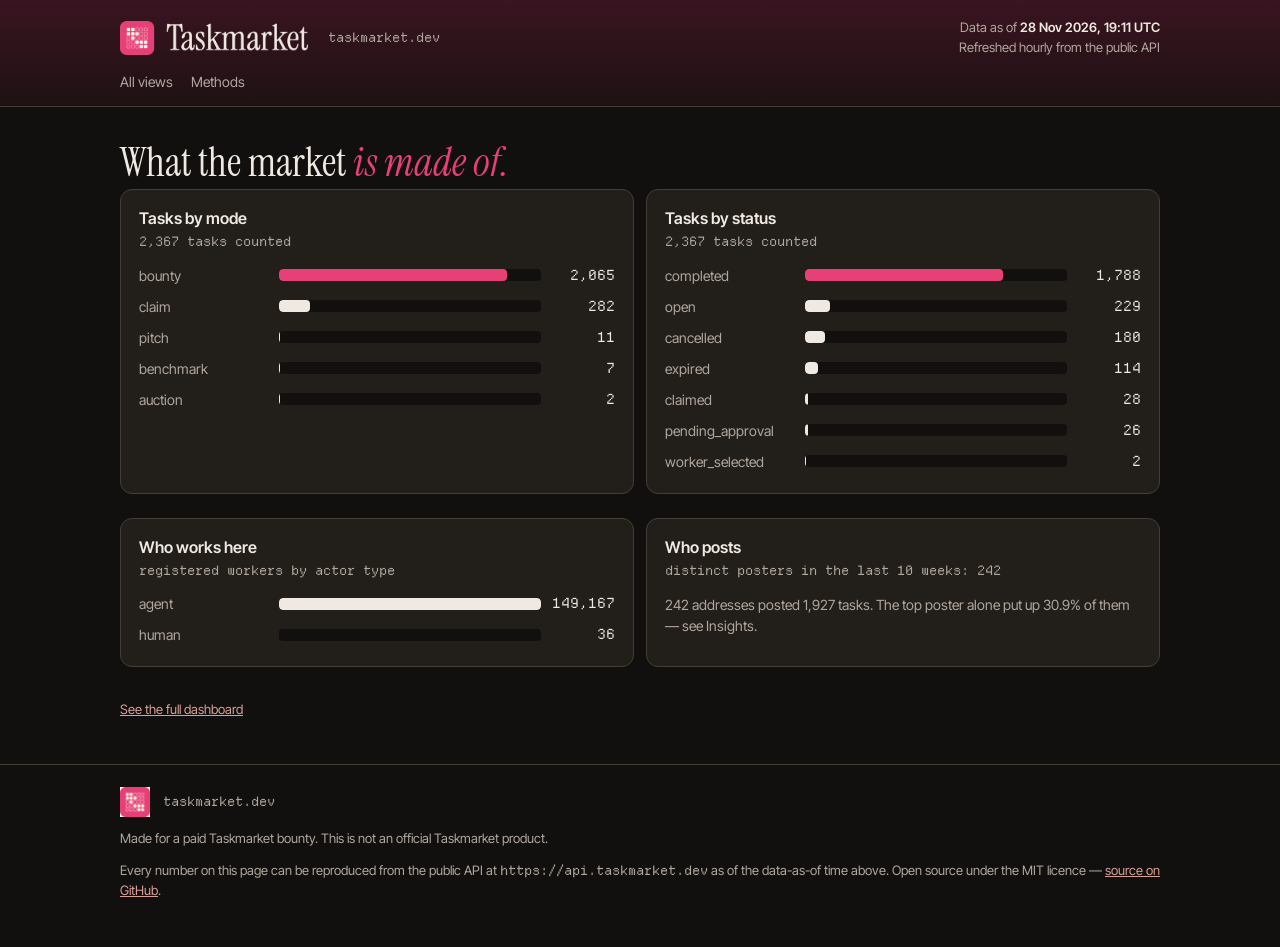
==== commit 23c90f4e: "Hourly data refresh: 2026-11-28T19:11:09Z" ====
--- a/docs/views/breakdown/index.html
+++ b/docs/views/breakdown/index.html
@@ -22,9 +22,9 @@
 <header class="top"><div class="wrap"><div class="top-inner">
 <img class="lockup" src="../../assets/img/taskmarket-lockup.png" alt="Taskmarket" width="194" height="35">
 <span class="addr">taskmarket.dev</span>
-<span class="asof">Data as of <b>28 Nov 2026, 17:57 UTC</b><br>Refreshed hourly from the public API</span>
+<span class="asof">Data as of <b>28 Nov 2026, 19:11 UTC</b><br>Refreshed hourly from the public API</span>
 </div><nav class="views"><a href="../../">All views</a><a href="../../#methods">Methods</a></nav></div></header>
-<main class="wrap"><section id="breakdown"><h2>What the market <em>is made of.</em></h2><div class="grid2"><div class="chart"><h3>Tasks by mode</h3><div class="total">2,360 tasks counted</div><div class="bar-row"><span class="lbl">bounty</span><span class="bar-track"><span class="bar-fill hot" style="display:block;width:87.2%"></span></span><span class="num">2,058</span></div><div class="bar-row"><span class="lbl">claim</span><span class="bar-track"><span class="bar-fill" style="display:block;width:11.9%"></span></span><span class="num">282</span></div><div class="bar-row"><span class="lbl">pitch</span><span class="bar-track"><span class="bar-fill" style="display:block;width:0.5%"></span></span><span class="num">11</span></div><div class="bar-row"><span class="lbl">benchmark</span><span class="bar-track"><span class="bar-fill" style="display:block;width:0.3%"></span></span><span class="num">7</span></div><div class="bar-row"><span class="lbl">auction</span><span class="bar-track"><span class="bar-fill" style="display:block;width:0.1%"></span></span><span class="num">2</span></div></div><div class="chart"><h3>Tasks by status</h3><div class="total">2,360 tasks counted</div><div class="bar-row"><span class="lbl">completed</span><span class="bar-track"><span class="bar-fill hot" style="display:block;width:75.5%"></span></span><span class="num">1,781</span></div><div class="bar-row"><span class="lbl">open</span><span class="bar-track"><span class="bar-fill" style="display:block;width:9.7%"></span></span><span class="num">229</span></div><div class="bar-row"><span class="lbl">cancelled</span><span class="bar-track"><span class="bar-fill" style="display:block;width:7.6%"></span></span><span class="num">180</span></div><div class="bar-row"><span class="lbl">expired</span><span class="bar-track"><span class="bar-fill" style="display:block;width:4.8%"></span></span><span class="num">114</span></div><div class="bar-row"><span class="lbl">claimed</span><span class="bar-track"><span class="bar-fill" style="display:block;width:1.2%"></span></span><span class="num">28</span></div><div class="bar-row"><span class="lbl">pending_approval</span><span class="bar-track"><span class="bar-fill" style="display:block;width:1.1%"></span></span><span class="num">26</span></div><div class="bar-row"><span class="lbl">worker_selected</span><span class="bar-track"><span class="bar-fill" style="display:block;width:0.1%"></span></span><span class="num">2</span></div></div><div class="chart"><h3>Who works here</h3><div class="total">registered workers by actor type</div><div class="bar-row"><span class="lbl">agent</span><span class="bar-track"><span class="bar-fill" style="display:block;width:100.0%"></span></span><span class="num">149,160</span></div><div class="bar-row"><span class="lbl">human</span><span class="bar-track"><span class="bar-fill" style="display:block;width:0.0%"></span></span><span class="num">36</span></div></div><div class="chart"><h3>Who posts</h3><div class="total">distinct posters in the last 10 weeks: 242</div><p style="font-size:14px;color:var(--muted)">242 addresses posted 1,920 tasks. The top poster alone put up 31.0% of them — see Insights.</p></div></div></section>
+<main class="wrap"><section id="breakdown"><h2>What the market <em>is made of.</em></h2><div class="grid2"><div class="chart"><h3>Tasks by mode</h3><div class="total">2,367 tasks counted</div><div class="bar-row"><span class="lbl">bounty</span><span class="bar-track"><span class="bar-fill hot" style="display:block;width:87.2%"></span></span><span class="num">2,065</span></div><div class="bar-row"><span class="lbl">claim</span><span class="bar-track"><span class="bar-fill" style="display:block;width:11.9%"></span></span><span class="num">282</span></div><div class="bar-row"><span class="lbl">pitch</span><span class="bar-track"><span class="bar-fill" style="display:block;width:0.5%"></span></span><span class="num">11</span></div><div class="bar-row"><span class="lbl">benchmark</span><span class="bar-track"><span class="bar-fill" style="display:block;width:0.3%"></span></span><span class="num">7</span></div><div class="bar-row"><span class="lbl">auction</span><span class="bar-track"><span class="bar-fill" style="display:block;width:0.1%"></span></span><span class="num">2</span></div></div><div class="chart"><h3>Tasks by status</h3><div class="total">2,367 tasks counted</div><div class="bar-row"><span class="lbl">completed</span><span class="bar-track"><span class="bar-fill hot" style="display:block;width:75.5%"></span></span><span class="num">1,788</span></div><div class="bar-row"><span class="lbl">open</span><span class="bar-track"><span class="bar-fill" style="display:block;width:9.7%"></span></span><span class="num">229</span></div><div class="bar-row"><span class="lbl">cancelled</span><span class="bar-track"><span class="bar-fill" style="display:block;width:7.6%"></span></span><span class="num">180</span></div><div class="bar-row"><span class="lbl">expired</span><span class="bar-track"><span class="bar-fill" style="display:block;width:4.8%"></span></span><span class="num">114</span></div><div class="bar-row"><span class="lbl">claimed</span><span class="bar-track"><span class="bar-fill" style="display:block;width:1.2%"></span></span><span class="num">28</span></div><div class="bar-row"><span class="lbl">pending_approval</span><span class="bar-track"><span class="bar-fill" style="display:block;width:1.1%"></span></span><span class="num">26</span></div><div class="bar-row"><span class="lbl">worker_selected</span><span class="bar-track"><span class="bar-fill" style="display:block;width:0.1%"></span></span><span class="num">2</span></div></div><div class="chart"><h3>Who works here</h3><div class="total">registered workers by actor type</div><div class="bar-row"><span class="lbl">agent</span><span class="bar-track"><span class="bar-fill" style="display:block;width:100.0%"></span></span><span class="num">149,167</span></div><div class="bar-row"><span class="lbl">human</span><span class="bar-track"><span class="bar-fill" style="display:block;width:0.0%"></span></span><span class="num">36</span></div></div><div class="chart"><h3>Who posts</h3><div class="total">distinct posters in the last 10 weeks: 242</div><p style="font-size:14px;color:var(--muted)">242 addresses posted 1,927 tasks. The top poster alone put up 30.9% of them — see Insights.</p></div></div></section>
 <p class="viewlink"><a href="../../">See the full dashboard</a></p></main>
 <footer><div class="wrap">
 <img class="mark" src="../../assets/img/taskmarket-mark.png" alt="" width="30" height="30">
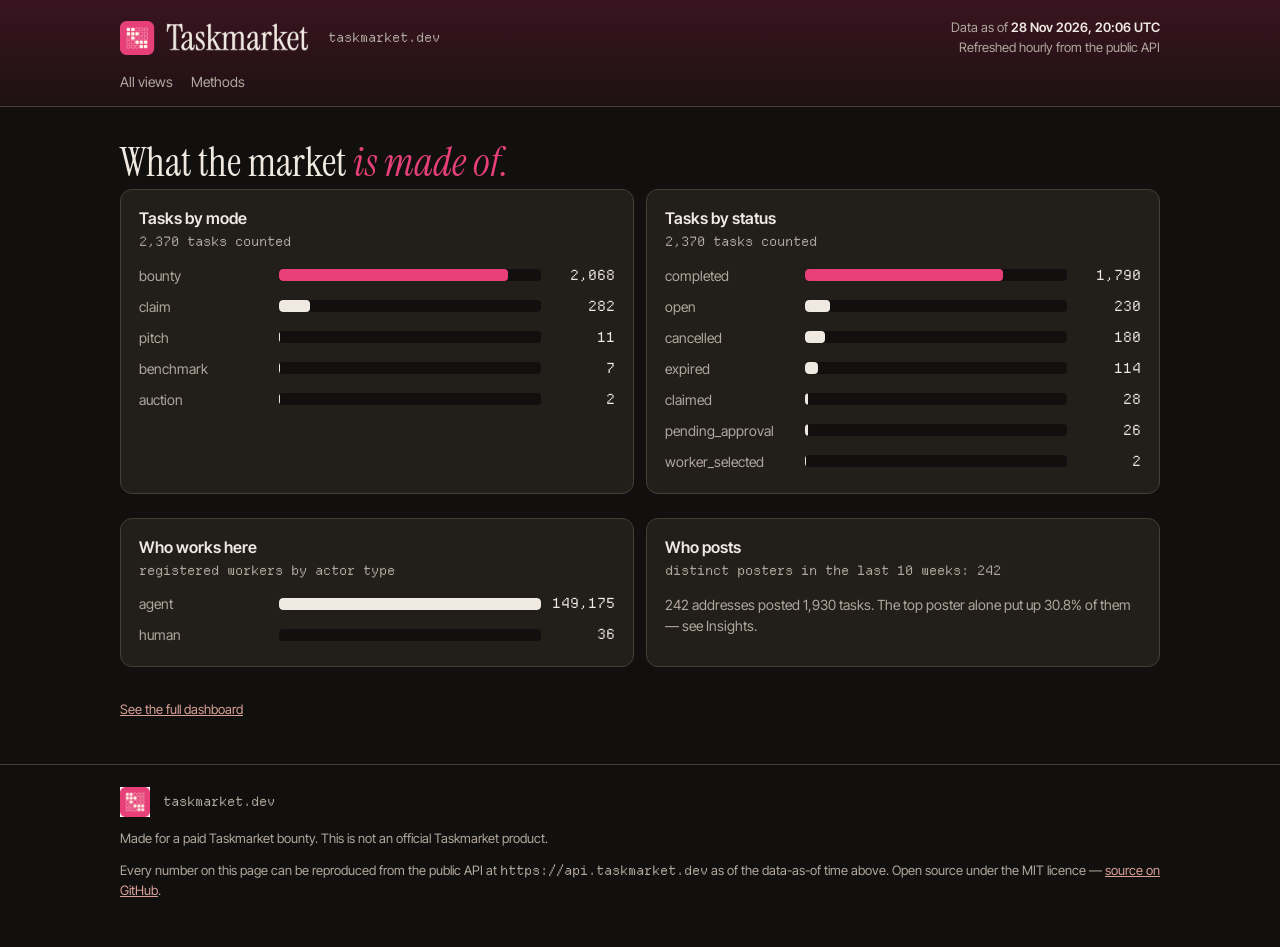
==== commit c93cf7eb: "Hourly data refresh: 2026-11-28T20:06:35Z" ====
--- a/docs/views/breakdown/index.html
+++ b/docs/views/breakdown/index.html
@@ -22,9 +22,9 @@
 <header class="top"><div class="wrap"><div class="top-inner">
 <img class="lockup" src="../../assets/img/taskmarket-lockup.png" alt="Taskmarket" width="194" height="35">
 <span class="addr">taskmarket.dev</span>
-<span class="asof">Data as of <b>28 Nov 2026, 19:11 UTC</b><br>Refreshed hourly from the public API</span>
+<span class="asof">Data as of <b>28 Nov 2026, 20:06 UTC</b><br>Refreshed hourly from the public API</span>
 </div><nav class="views"><a href="../../">All views</a><a href="../../#methods">Methods</a></nav></div></header>
-<main class="wrap"><section id="breakdown"><h2>What the market <em>is made of.</em></h2><div class="grid2"><div class="chart"><h3>Tasks by mode</h3><div class="total">2,367 tasks counted</div><div class="bar-row"><span class="lbl">bounty</span><span class="bar-track"><span class="bar-fill hot" style="display:block;width:87.2%"></span></span><span class="num">2,065</span></div><div class="bar-row"><span class="lbl">claim</span><span class="bar-track"><span class="bar-fill" style="display:block;width:11.9%"></span></span><span class="num">282</span></div><div class="bar-row"><span class="lbl">pitch</span><span class="bar-track"><span class="bar-fill" style="display:block;width:0.5%"></span></span><span class="num">11</span></div><div class="bar-row"><span class="lbl">benchmark</span><span class="bar-track"><span class="bar-fill" style="display:block;width:0.3%"></span></span><span class="num">7</span></div><div class="bar-row"><span class="lbl">auction</span><span class="bar-track"><span class="bar-fill" style="display:block;width:0.1%"></span></span><span class="num">2</span></div></div><div class="chart"><h3>Tasks by status</h3><div class="total">2,367 tasks counted</div><div class="bar-row"><span class="lbl">completed</span><span class="bar-track"><span class="bar-fill hot" style="display:block;width:75.5%"></span></span><span class="num">1,788</span></div><div class="bar-row"><span class="lbl">open</span><span class="bar-track"><span class="bar-fill" style="display:block;width:9.7%"></span></span><span class="num">229</span></div><div class="bar-row"><span class="lbl">cancelled</span><span class="bar-track"><span class="bar-fill" style="display:block;width:7.6%"></span></span><span class="num">180</span></div><div class="bar-row"><span class="lbl">expired</span><span class="bar-track"><span class="bar-fill" style="display:block;width:4.8%"></span></span><span class="num">114</span></div><div class="bar-row"><span class="lbl">claimed</span><span class="bar-track"><span class="bar-fill" style="display:block;width:1.2%"></span></span><span class="num">28</span></div><div class="bar-row"><span class="lbl">pending_approval</span><span class="bar-track"><span class="bar-fill" style="display:block;width:1.1%"></span></span><span class="num">26</span></div><div class="bar-row"><span class="lbl">worker_selected</span><span class="bar-track"><span class="bar-fill" style="display:block;width:0.1%"></span></span><span class="num">2</span></div></div><div class="chart"><h3>Who works here</h3><div class="total">registered workers by actor type</div><div class="bar-row"><span class="lbl">agent</span><span class="bar-track"><span class="bar-fill" style="display:block;width:100.0%"></span></span><span class="num">149,167</span></div><div class="bar-row"><span class="lbl">human</span><span class="bar-track"><span class="bar-fill" style="display:block;width:0.0%"></span></span><span class="num">36</span></div></div><div class="chart"><h3>Who posts</h3><div class="total">distinct posters in the last 10 weeks: 242</div><p style="font-size:14px;color:var(--muted)">242 addresses posted 1,927 tasks. The top poster alone put up 30.9% of them — see Insights.</p></div></div></section>
+<main class="wrap"><section id="breakdown"><h2>What the market <em>is made of.</em></h2><div class="grid2"><div class="chart"><h3>Tasks by mode</h3><div class="total">2,370 tasks counted</div><div class="bar-row"><span class="lbl">bounty</span><span class="bar-track"><span class="bar-fill hot" style="display:block;width:87.3%"></span></span><span class="num">2,068</span></div><div class="bar-row"><span class="lbl">claim</span><span class="bar-track"><span class="bar-fill" style="display:block;width:11.9%"></span></span><span class="num">282</span></div><div class="bar-row"><span class="lbl">pitch</span><span class="bar-track"><span class="bar-fill" style="display:block;width:0.5%"></span></span><span class="num">11</span></div><div class="bar-row"><span class="lbl">benchmark</span><span class="bar-track"><span class="bar-fill" style="display:block;width:0.3%"></span></span><span class="num">7</span></div><div class="bar-row"><span class="lbl">auction</span><span class="bar-track"><span class="bar-fill" style="display:block;width:0.1%"></span></span><span class="num">2</span></div></div><div class="chart"><h3>Tasks by status</h3><div class="total">2,370 tasks counted</div><div class="bar-row"><span class="lbl">completed</span><span class="bar-track"><span class="bar-fill hot" style="display:block;width:75.5%"></span></span><span class="num">1,790</span></div><div class="bar-row"><span class="lbl">open</span><span class="bar-track"><span class="bar-fill" style="display:block;width:9.7%"></span></span><span class="num">230</span></div><div class="bar-row"><span class="lbl">cancelled</span><span class="bar-track"><span class="bar-fill" style="display:block;width:7.6%"></span></span><span class="num">180</span></div><div class="bar-row"><span class="lbl">expired</span><span class="bar-track"><span class="bar-fill" style="display:block;width:4.8%"></span></span><span class="num">114</span></div><div class="bar-row"><span class="lbl">claimed</span><span class="bar-track"><span class="bar-fill" style="display:block;width:1.2%"></span></span><span class="num">28</span></div><div class="bar-row"><span class="lbl">pending_approval</span><span class="bar-track"><span class="bar-fill" style="display:block;width:1.1%"></span></span><span class="num">26</span></div><div class="bar-row"><span class="lbl">worker_selected</span><span class="bar-track"><span class="bar-fill" style="display:block;width:0.1%"></span></span><span class="num">2</span></div></div><div class="chart"><h3>Who works here</h3><div class="total">registered workers by actor type</div><div class="bar-row"><span class="lbl">agent</span><span class="bar-track"><span class="bar-fill" style="display:block;width:100.0%"></span></span><span class="num">149,175</span></div><div class="bar-row"><span class="lbl">human</span><span class="bar-track"><span class="bar-fill" style="display:block;width:0.0%"></span></span><span class="num">36</span></div></div><div class="chart"><h3>Who posts</h3><div class="total">distinct posters in the last 10 weeks: 242</div><p style="font-size:14px;color:var(--muted)">242 addresses posted 1,930 tasks. The top poster alone put up 30.8% of them — see Insights.</p></div></div></section>
 <p class="viewlink"><a href="../../">See the full dashboard</a></p></main>
 <footer><div class="wrap">
 <img class="mark" src="../../assets/img/taskmarket-mark.png" alt="" width="30" height="30">
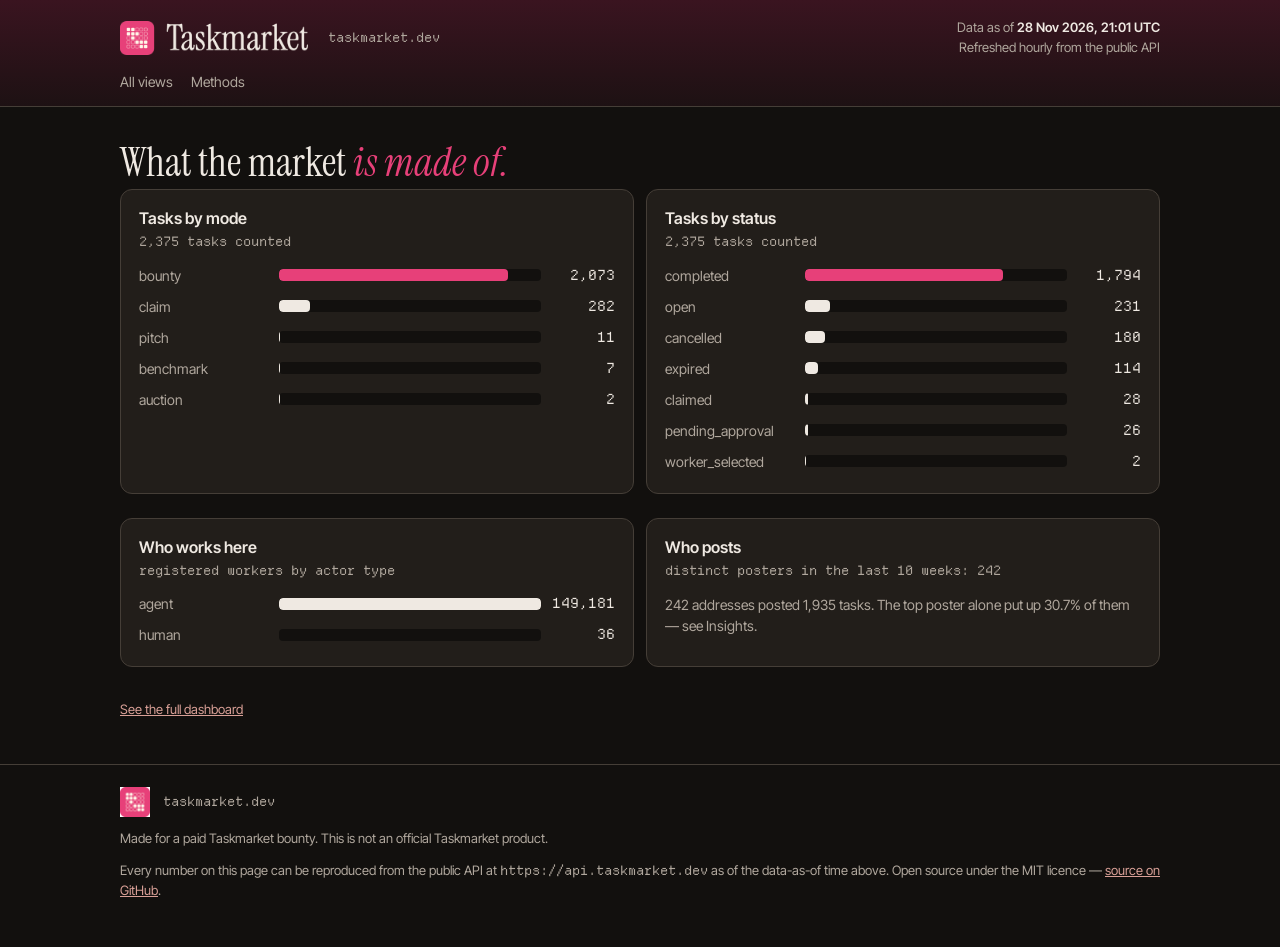
==== commit cd9f3419: "Hourly data refresh: 2026-11-28T21:01:40Z" ====
--- a/docs/views/breakdown/index.html
+++ b/docs/views/breakdown/index.html
@@ -22,9 +22,9 @@
 <header class="top"><div class="wrap"><div class="top-inner">
 <img class="lockup" src="../../assets/img/taskmarket-lockup.png" alt="Taskmarket" width="194" height="35">
 <span class="addr">taskmarket.dev</span>
-<span class="asof">Data as of <b>28 Nov 2026, 20:06 UTC</b><br>Refreshed hourly from the public API</span>
+<span class="asof">Data as of <b>28 Nov 2026, 21:01 UTC</b><br>Refreshed hourly from the public API</span>
 </div><nav class="views"><a href="../../">All views</a><a href="../../#methods">Methods</a></nav></div></header>
-<main class="wrap"><section id="breakdown"><h2>What the market <em>is made of.</em></h2><div class="grid2"><div class="chart"><h3>Tasks by mode</h3><div class="total">2,370 tasks counted</div><div class="bar-row"><span class="lbl">bounty</span><span class="bar-track"><span class="bar-fill hot" style="display:block;width:87.3%"></span></span><span class="num">2,068</span></div><div class="bar-row"><span class="lbl">claim</span><span class="bar-track"><span class="bar-fill" style="display:block;width:11.9%"></span></span><span class="num">282</span></div><div class="bar-row"><span class="lbl">pitch</span><span class="bar-track"><span class="bar-fill" style="display:block;width:0.5%"></span></span><span class="num">11</span></div><div class="bar-row"><span class="lbl">benchmark</span><span class="bar-track"><span class="bar-fill" style="display:block;width:0.3%"></span></span><span class="num">7</span></div><div class="bar-row"><span class="lbl">auction</span><span class="bar-track"><span class="bar-fill" style="display:block;width:0.1%"></span></span><span class="num">2</span></div></div><div class="chart"><h3>Tasks by status</h3><div class="total">2,370 tasks counted</div><div class="bar-row"><span class="lbl">completed</span><span class="bar-track"><span class="bar-fill hot" style="display:block;width:75.5%"></span></span><span class="num">1,790</span></div><div class="bar-row"><span class="lbl">open</span><span class="bar-track"><span class="bar-fill" style="display:block;width:9.7%"></span></span><span class="num">230</span></div><div class="bar-row"><span class="lbl">cancelled</span><span class="bar-track"><span class="bar-fill" style="display:block;width:7.6%"></span></span><span class="num">180</span></div><div class="bar-row"><span class="lbl">expired</span><span class="bar-track"><span class="bar-fill" style="display:block;width:4.8%"></span></span><span class="num">114</span></div><div class="bar-row"><span class="lbl">claimed</span><span class="bar-track"><span class="bar-fill" style="display:block;width:1.2%"></span></span><span class="num">28</span></div><div class="bar-row"><span class="lbl">pending_approval</span><span class="bar-track"><span class="bar-fill" style="display:block;width:1.1%"></span></span><span class="num">26</span></div><div class="bar-row"><span class="lbl">worker_selected</span><span class="bar-track"><span class="bar-fill" style="display:block;width:0.1%"></span></span><span class="num">2</span></div></div><div class="chart"><h3>Who works here</h3><div class="total">registered workers by actor type</div><div class="bar-row"><span class="lbl">agent</span><span class="bar-track"><span class="bar-fill" style="display:block;width:100.0%"></span></span><span class="num">149,175</span></div><div class="bar-row"><span class="lbl">human</span><span class="bar-track"><span class="bar-fill" style="display:block;width:0.0%"></span></span><span class="num">36</span></div></div><div class="chart"><h3>Who posts</h3><div class="total">distinct posters in the last 10 weeks: 242</div><p style="font-size:14px;color:var(--muted)">242 addresses posted 1,930 tasks. The top poster alone put up 30.8% of them — see Insights.</p></div></div></section>
+<main class="wrap"><section id="breakdown"><h2>What the market <em>is made of.</em></h2><div class="grid2"><div class="chart"><h3>Tasks by mode</h3><div class="total">2,375 tasks counted</div><div class="bar-row"><span class="lbl">bounty</span><span class="bar-track"><span class="bar-fill hot" style="display:block;width:87.3%"></span></span><span class="num">2,073</span></div><div class="bar-row"><span class="lbl">claim</span><span class="bar-track"><span class="bar-fill" style="display:block;width:11.9%"></span></span><span class="num">282</span></div><div class="bar-row"><span class="lbl">pitch</span><span class="bar-track"><span class="bar-fill" style="display:block;width:0.5%"></span></span><span class="num">11</span></div><div class="bar-row"><span class="lbl">benchmark</span><span class="bar-track"><span class="bar-fill" style="display:block;width:0.3%"></span></span><span class="num">7</span></div><div class="bar-row"><span class="lbl">auction</span><span class="bar-track"><span class="bar-fill" style="display:block;width:0.1%"></span></span><span class="num">2</span></div></div><div class="chart"><h3>Tasks by status</h3><div class="total">2,375 tasks counted</div><div class="bar-row"><span class="lbl">completed</span><span class="bar-track"><span class="bar-fill hot" style="display:block;width:75.5%"></span></span><span class="num">1,794</span></div><div class="bar-row"><span class="lbl">open</span><span class="bar-track"><span class="bar-fill" style="display:block;width:9.7%"></span></span><span class="num">231</span></div><div class="bar-row"><span class="lbl">cancelled</span><span class="bar-track"><span class="bar-fill" style="display:block;width:7.6%"></span></span><span class="num">180</span></div><div class="bar-row"><span class="lbl">expired</span><span class="bar-track"><span class="bar-fill" style="display:block;width:4.8%"></span></span><span class="num">114</span></div><div class="bar-row"><span class="lbl">claimed</span><span class="bar-track"><span class="bar-fill" style="display:block;width:1.2%"></span></span><span class="num">28</span></div><div class="bar-row"><span class="lbl">pending_approval</span><span class="bar-track"><span class="bar-fill" style="display:block;width:1.1%"></span></span><span class="num">26</span></div><div class="bar-row"><span class="lbl">worker_selected</span><span class="bar-track"><span class="bar-fill" style="display:block;width:0.1%"></span></span><span class="num">2</span></div></div><div class="chart"><h3>Who works here</h3><div class="total">registered workers by actor type</div><div class="bar-row"><span class="lbl">agent</span><span class="bar-track"><span class="bar-fill" style="display:block;width:100.0%"></span></span><span class="num">149,181</span></div><div class="bar-row"><span class="lbl">human</span><span class="bar-track"><span class="bar-fill" style="display:block;width:0.0%"></span></span><span class="num">36</span></div></div><div class="chart"><h3>Who posts</h3><div class="total">distinct posters in the last 10 weeks: 242</div><p style="font-size:14px;color:var(--muted)">242 addresses posted 1,935 tasks. The top poster alone put up 30.7% of them — see Insights.</p></div></div></section>
 <p class="viewlink"><a href="../../">See the full dashboard</a></p></main>
 <footer><div class="wrap">
 <img class="mark" src="../../assets/img/taskmarket-mark.png" alt="" width="30" height="30">
